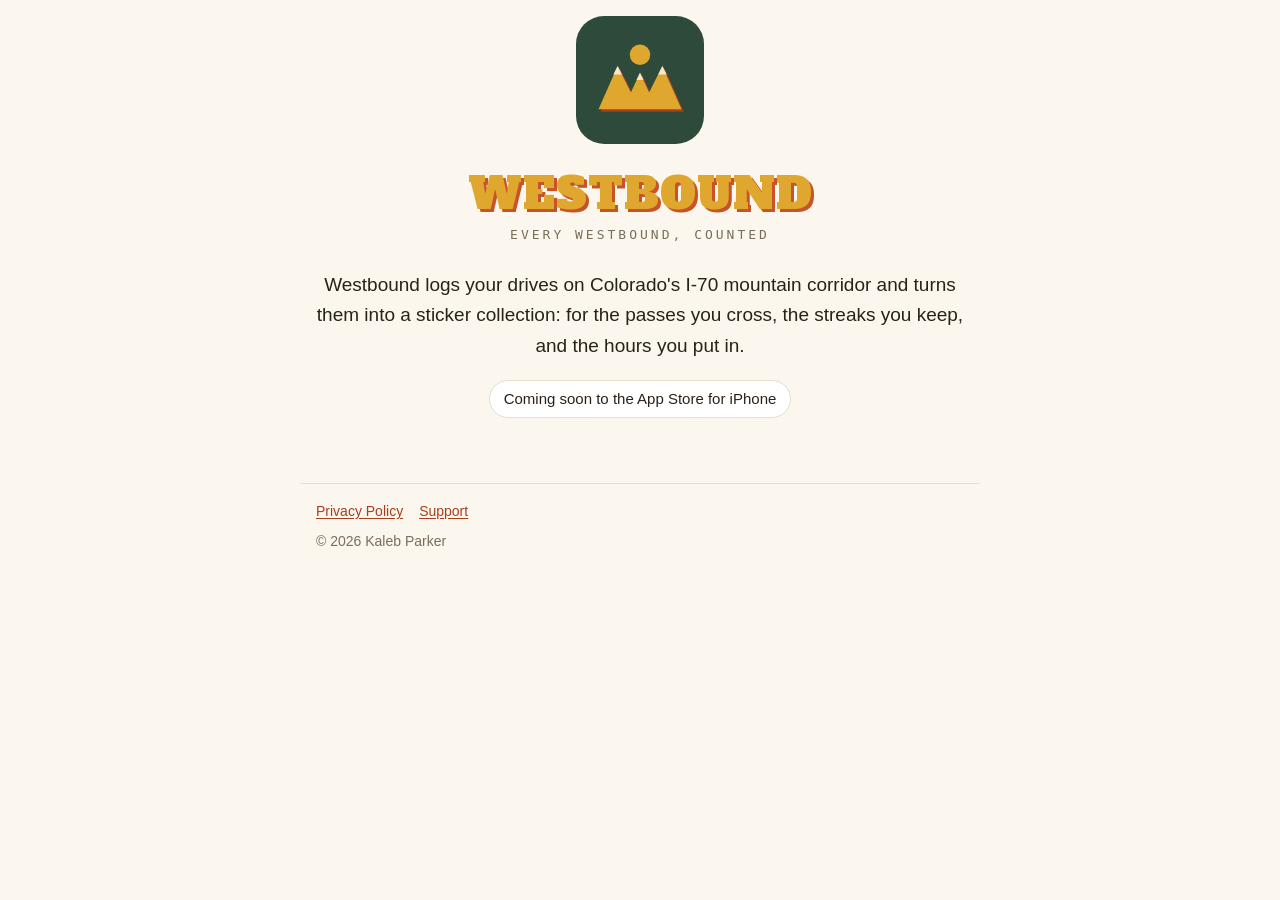
==== index.html @ ec3af4ef "Home, privacy policy and support pages for westbound.app Co-Authored-By: Claude Opus 5.5 <noreply@an" ====
<!doctype html>
<html lang="en">
<head>
  <meta charset="utf-8">
  <meta name="viewport" content="width=device-width, initial-scale=1">
  <title>Westbound</title>
  <meta name="description" content="Westbound logs your drives on Colorado's I-70 mountain corridor and turns them into a sticker collection.">
  <link rel="icon" href="/assets/icon.svg" type="image/svg+xml">
  <link rel="apple-touch-icon" href="/assets/apple-touch-icon.png">
  <link rel="stylesheet" href="/assets/style.css">
</head>
<body>
  <main class="hero">
    <img src="/assets/icon.svg" alt="Westbound app icon">
    <h1>WESTBOUND</h1>
    <p class="tagline">Every westbound, counted</p>
    <p class="lede">Westbound logs your drives on Colorado's I-70 mountain corridor and turns them into a sticker collection: for the passes you cross, the streaks you keep, and the hours you put in.</p>
    <p><span class="pill">Coming soon to the App Store for iPhone</span></p>
  </main>
  <footer>
    <nav>
      <a href="/privacy/">Privacy Policy</a>
      <a href="/support/">Support</a>
    </nav>
    © 2026 Kaleb Parker
  </footer>
</body>
</html>
---- assets/style.css ----
/* Westbound site, in the app's brand palette.
   The font is self-hosted so no visitor request goes to a third party. */

@font-face {
  font-family: "Alfa Slab One";
  src: url("alfa-slab-one-latin.woff2") format("woff2");
  font-display: swap;
}

:root {
  --pine: #2E4A3A;
  --pine-deep: #22382C;
  --gold: #E0A72E;
  --rust: #C8532A;
  --rust-deep: #A83E1E;
  --cream: #F3E7CE;
  --paper: #FBF7EE;
  --ink: #2B2118;
  --n500: #7A6E5A;
  --n100: #E7DFCB;

  --bg: var(--paper);
  --text: var(--ink);
  --muted: var(--n500);
  --rule: var(--n100);
  --link: var(--rust-deep);
  --card: #fff;
}

@media (prefers-color-scheme: dark) {
  :root {
    --bg: var(--pine-deep);
    --text: var(--cream);
    --muted: #B9AE97;
    --rule: #3a5446;
    --link: var(--gold);
    --card: var(--pine);
  }
}

* { box-sizing: border-box; }

html { -webkit-text-size-adjust: 100%; }

body {
  margin: 0;
  background: var(--bg);
  color: var(--text);
  font: 17px/1.6 -apple-system, BlinkMacSystemFont, "Segoe UI", Roboto, Helvetica, Arial, sans-serif;
}

a { color: var(--link); text-underline-offset: 2px; }

.masthead {
  background: var(--pine);
  color: var(--cream);
  padding: 20px 16px;
}
.masthead .inner {
  max-width: 680px;
  margin: 0 auto;
  display: flex;
  align-items: center;
  gap: 12px;
}
.masthead a { color: inherit; text-decoration: none; display: flex; align-items: center; gap: 12px; }
.masthead img { width: 40px; height: 40px; border-radius: 9px; }
.wordmark {
  font-family: "Alfa Slab One", Georgia, serif;
  font-size: 24px;
  letter-spacing: 1px;
  color: var(--gold);
  text-shadow: 2px 2px 0 var(--rust);
}

main {
  max-width: 680px;
  margin: 0 auto;
  padding: 32px 16px 48px;
}

h1, h2 {
  font-family: "Alfa Slab One", Georgia, serif;
  font-weight: normal;
  line-height: 1.2;
}
h1 { font-size: 32px; margin: 0 0 4px; }
h2 { font-size: 20px; margin: 32px 0 8px; }

.meta { color: var(--muted); font-size: 15px; margin: 0 0 24px; }
.lede { font-size: 19px; }

.hero { text-align: center; padding-top: 16px; }
.hero img { width: 128px; height: 128px; border-radius: 28px; }
.hero h1 {
  font-size: 44px;
  color: var(--gold);
  text-shadow: 3px 3px 0 var(--rust);
  letter-spacing: 1px;
  margin-top: 16px;
}
.tagline {
  font-family: ui-monospace, "SF Mono", Menlo, monospace;
  letter-spacing: 3px;
  text-transform: uppercase;
  font-size: 13px;
  color: var(--muted);
  margin: 0 0 24px;
}
.pill {
  display: inline-block;
  border: 1px solid var(--rule);
  background: var(--card);
  border-radius: 999px;
  padding: 6px 14px;
  font-size: 15px;
}

dt { font-weight: 600; margin-top: 20px; }
dd { margin: 4px 0 0; }

footer {
  border-top: 1px solid var(--rule);
  max-width: 680px;
  margin: 0 auto;
  padding: 16px 16px 40px;
  color: var(--muted);
  font-size: 14px;
}
footer nav { display: flex; flex-wrap: wrap; gap: 16px; margin-bottom: 8px; }
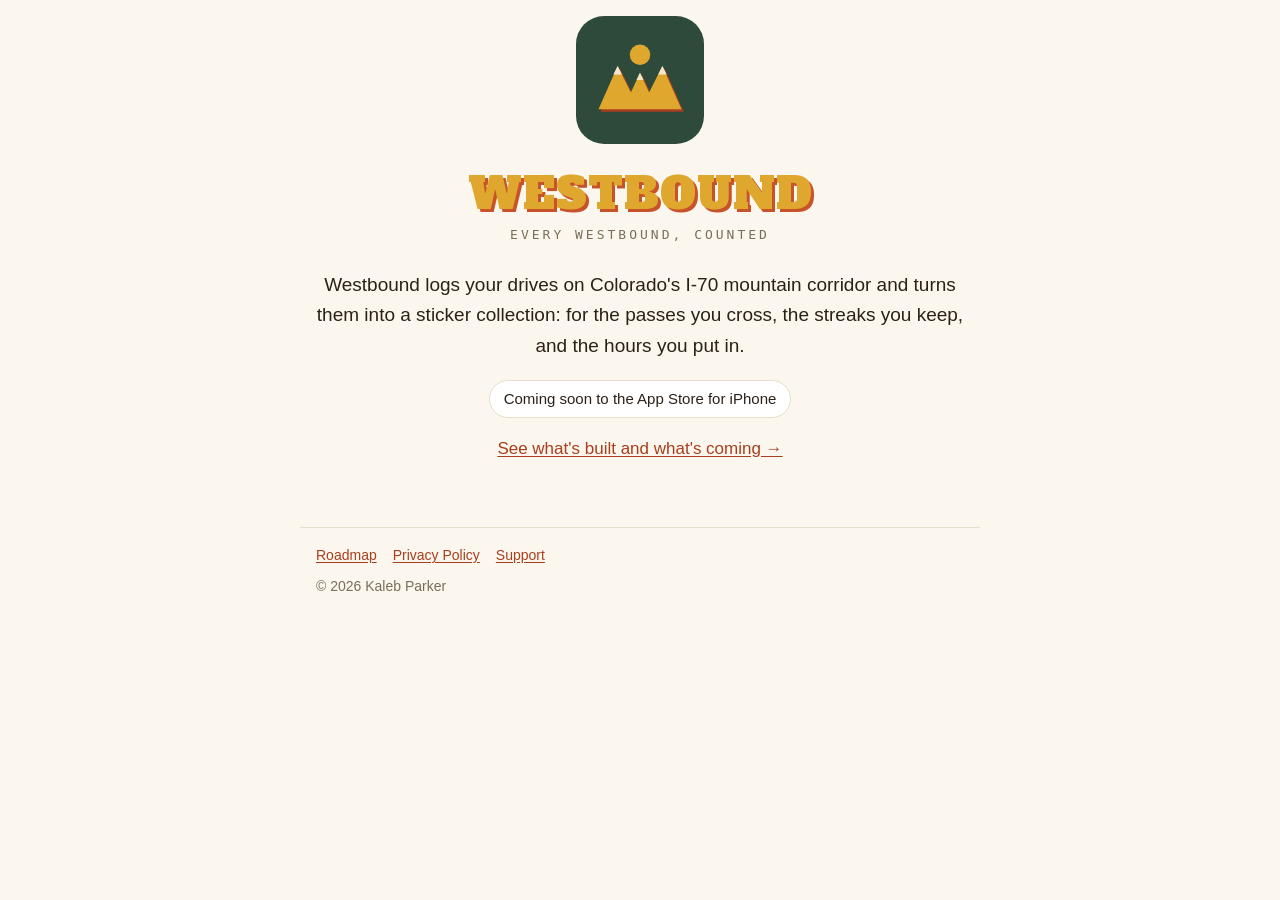
==== commit 12b6987d: "Public roadmap at /roadmap, linked from every page Co-Authored-By: Claude Opus 5.5 <noreply@anthropi" ====
--- a/index.html
+++ b/index.html
@@ -16,9 +16,11 @@
     <p class="tagline">Every westbound, counted</p>
     <p class="lede">Westbound logs your drives on Colorado's I-70 mountain corridor and turns them into a sticker collection: for the passes you cross, the streaks you keep, and the hours you put in.</p>
     <p><span class="pill">Coming soon to the App Store for iPhone</span></p>
+    <p><a href="/roadmap/">See what's built and what's coming →</a></p>
   </main>
   <footer>
     <nav>
+      <a href="/roadmap/">Roadmap</a>
       <a href="/privacy/">Privacy Policy</a>
       <a href="/support/">Support</a>
     </nav>
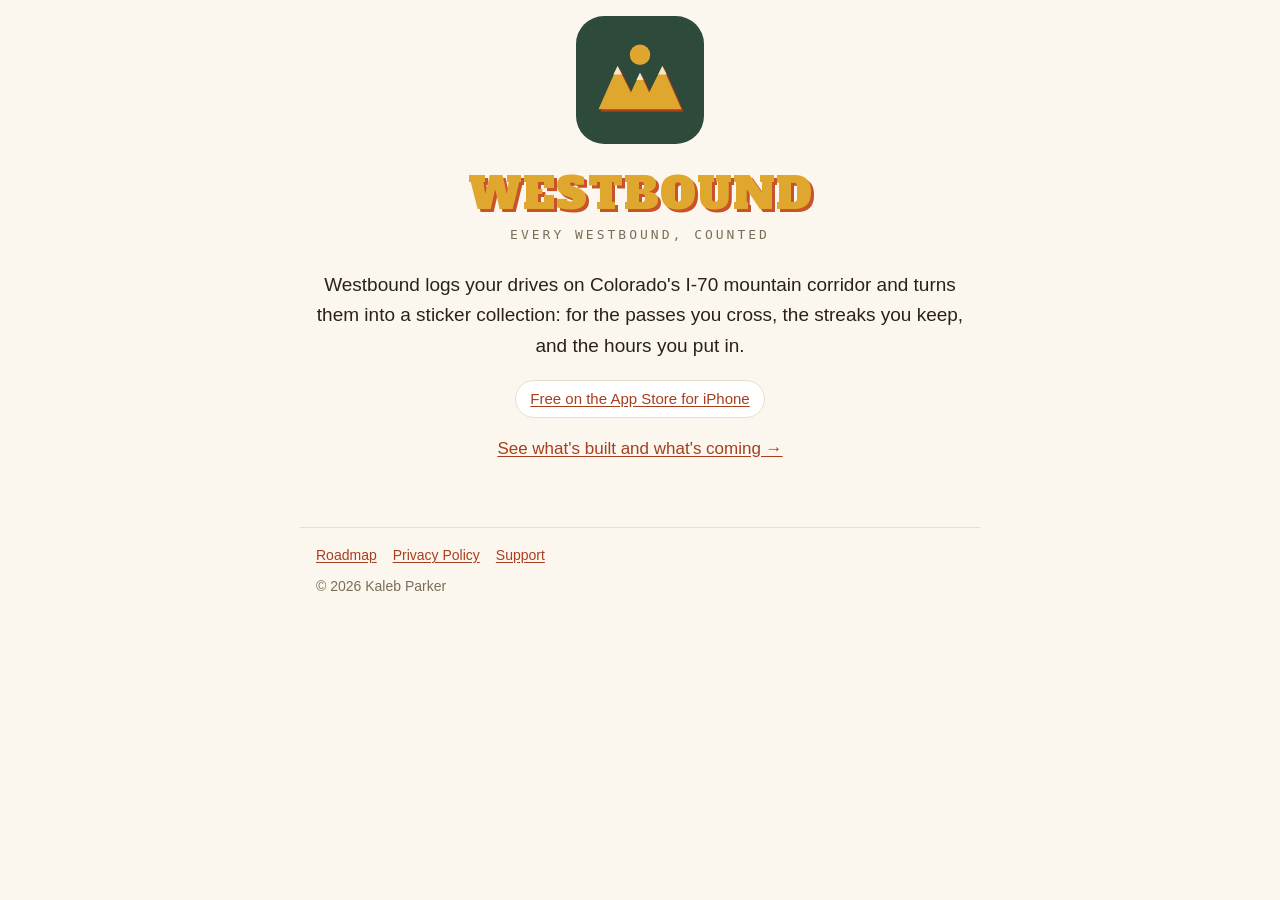
==== commit f23d1c1c: "Westbound 1.0 is live: App Store link on home and roadmap Co-Authored-By: Claude Opus 5.5 <noreply@a" ====
--- a/index.html
+++ b/index.html
@@ -15,7 +15,7 @@
     <h1>WESTBOUND</h1>
     <p class="tagline">Every westbound, counted</p>
     <p class="lede">Westbound logs your drives on Colorado's I-70 mountain corridor and turns them into a sticker collection: for the passes you cross, the streaks you keep, and the hours you put in.</p>
-    <p><span class="pill">Coming soon to the App Store for iPhone</span></p>
+    <p><a class="pill" href="https://apps.apple.com/us/app/westbound/id6802436294">Free on the App Store for iPhone</a></p>
     <p><a href="/roadmap/">See what's built and what's coming →</a></p>
   </main>
   <footer>
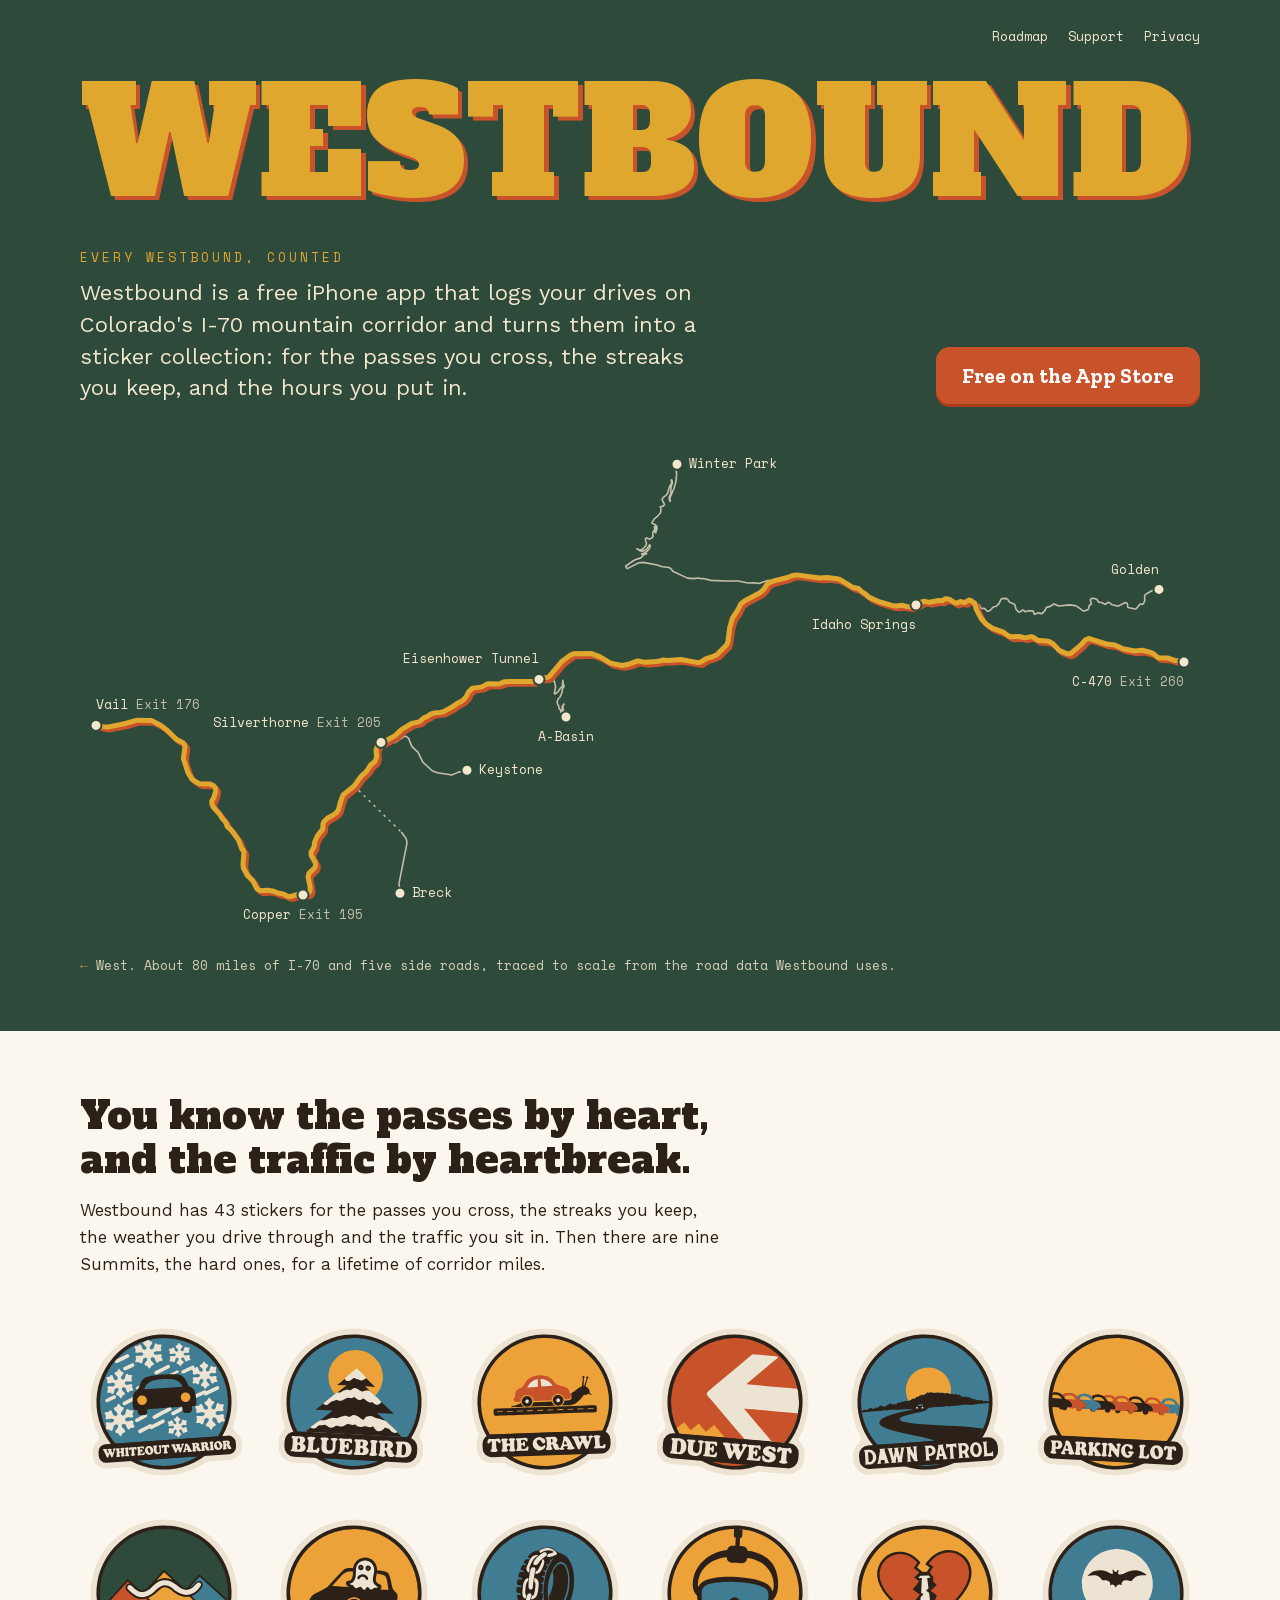
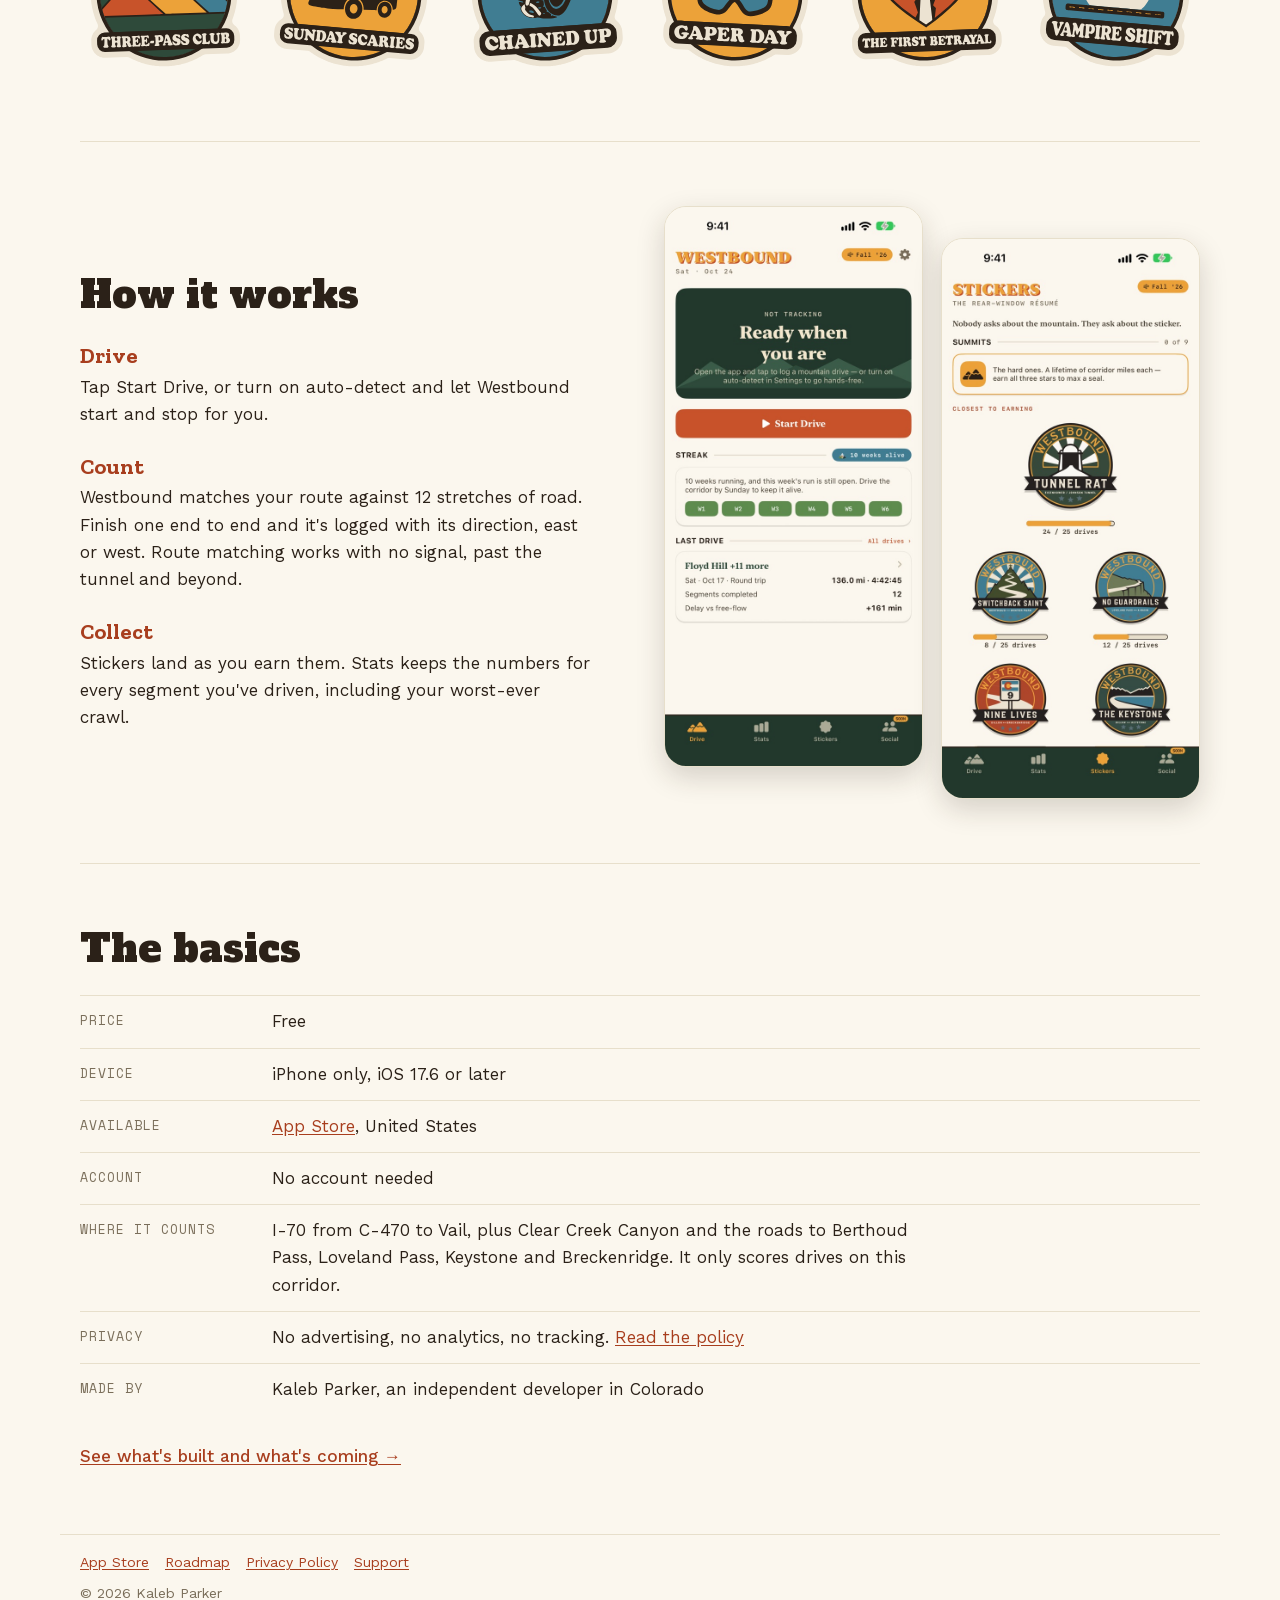
==== commit bb0afbb6: "New homepage: the corridor traced to scale, real stickers, and the basics The page now says plainly " ====
--- a/index.html
+++ b/index.html
@@ -3,23 +3,168 @@
 <head>
   <meta charset="utf-8">
   <meta name="viewport" content="width=device-width, initial-scale=1">
-  <title>Westbound</title>
-  <meta name="description" content="Westbound logs your drives on Colorado's I-70 mountain corridor and turns them into a sticker collection.">
+  <title>Westbound: I-70 drive log and stickers for iPhone</title>
+  <meta name="description" content="Westbound is a free iPhone app that logs your drives on Colorado's I-70 mountain corridor and turns them into a sticker collection.">
+  <link rel="canonical" href="https://westbound.app/">
+  <meta property="og:type" content="website">
+  <meta property="og:site_name" content="Westbound">
+  <meta property="og:title" content="Westbound: I-70 drive log and stickers for iPhone">
+  <meta property="og:description" content="Westbound is a free iPhone app that logs your drives on Colorado's I-70 mountain corridor and turns them into a sticker collection.">
+  <meta property="og:url" content="https://westbound.app/">
+  <meta property="og:image" content="https://westbound.app/assets/og.png">
+  <meta property="og:image:alt" content="The Westbound wordmark over a to-scale trace of I-70 from Vail to C-470.">
+  <meta name="twitter:card" content="summary_large_image">
   <link rel="icon" href="/assets/icon.svg" type="image/svg+xml">
   <link rel="apple-touch-icon" href="/assets/apple-touch-icon.png">
   <link rel="stylesheet" href="/assets/style.css">
+  <script type="application/ld+json">
+{
+  "@context": "https://schema.org",
+  "@graph": [
+    {
+      "@type": "WebSite",
+      "@id": "https://westbound.app/#website",
+      "name": "Westbound",
+      "url": "https://westbound.app/"
+    },
+    {
+      "@type": "MobileApplication",
+      "@id": "https://westbound.app/#app",
+      "name": "Westbound",
+      "description": "Westbound is a free iPhone app that logs your drives on Colorado's I-70 mountain corridor and turns them into a sticker collection.",
+      "url": "https://westbound.app/",
+      "installUrl": "https://apps.apple.com/us/app/westbound/id6802436294",
+      "sameAs": [
+        "https://apps.apple.com/us/app/westbound/id6802436294"
+      ],
+      "operatingSystem": "iOS 17.6 or later",
+      "applicationCategory": "TravelApplication",
+      "datePublished": "2026-11-04",
+      "countriesSupported": "US",
+      "image": "https://westbound.app/assets/og.png",
+      "screenshot": [
+        "https://westbound.app/assets/app-drive.jpg",
+        "https://westbound.app/assets/app-stickers.jpg"
+      ],
+      "offers": {
+        "@type": "Offer",
+        "price": "0",
+        "priceCurrency": "USD"
+      },
+      "author": {
+        "@type": "Person",
+        "name": "Kaleb Parker"
+      },
+      "featureList": [
+        "Logs drives on I-70 from C-470 to Vail, plus Clear Creek Canyon, Berthoud Pass, Loveland Pass, Keystone and Breckenridge",
+        "Manual Start and Stop, or optional auto-detect",
+        "Route matching that works with no signal",
+        "43 stickers for passes, streaks, time on the road and weather",
+        "No account needed"
+      ]
+    }
+  ]
+}
+  </script>
 </head>
-<body>
-  <main class="hero">
-    <img src="/assets/icon.svg" alt="Westbound app icon">
-    <h1>WESTBOUND</h1>
-    <p class="tagline">Every westbound, counted</p>
-    <p class="lede">Westbound logs your drives on Colorado's I-70 mountain corridor and turns them into a sticker collection: for the passes you cross, the streaks you keep, and the hours you put in.</p>
-    <p><a class="pill" href="https://apps.apple.com/us/app/westbound/id6802436294">Free on the App Store for iPhone</a></p>
-    <p><a href="/roadmap/">See what's built and what's coming →</a></p>
+<body class="home">
+  <header class="road">
+    <div class="road-inner">
+      <nav class="topnav" aria-label="Main">
+        <a href="/roadmap/">Roadmap</a>
+        <a href="/support/">Support</a>
+        <a href="/privacy/">Privacy</a>
+      </nav>
+      <h1 class="bigmark">Westbound</h1>
+      <div class="intro">
+        <div>
+          <p class="tagline">Every westbound, counted</p>
+          <p class="pitch">Westbound is a free iPhone app that logs your drives on Colorado's I-70 mountain corridor and turns them into a sticker collection: for the passes you cross, the streaks you keep, and the hours you put in.</p>
+        </div>
+        <a class="getit" href="https://apps.apple.com/us/app/westbound/id6802436294">Free on the App Store</a>
+      </div>
+      <figure class="corridor">
+        <div class="trace" style="aspect-ratio:1000/414">
+          <!-- Traced to scale from the app's Corridor/westbound_segments.json. West is on the left. -->
+          <svg viewBox="0 0 1000 414" role="img" aria-label="Map of the corridor, to scale: I-70 from C-470 west to Vail, with spurs to Winter Park, A-Basin, Keystone and Breckenridge, and Clear Creek Canyon to Golden.">
+            <path class="spur" d="M616.2 118.4L614.3 118.4L605.9 120.9L602.1 120.3L596.3 120.6L587.7 118.7L576.9 118.8L563.3 118.2L556.7 116.5L554.8 116.7L551.9 116.0L548.1 116.6L542.4 116.2L529.3 110.0L527.5 107.6L525.8 106.7L519.1 105.8L515.4 104.5L502.9 102.1L499.0 102.5L488.6 107.7L488.0 107.1L487.2 105.6L491.9 102.2L495.2 100.0L500.7 98.1L503.3 95.4L506.0 94.4L505.4 94.1L504.6 94.7L501.7 94.9L501.4 94.3L503.3 94.0L506.6 92.0L508.5 89.7L509.2 86.9L508.5 86.5L505.8 90.5L502.3 92.1L500.4 92.0L497.1 90.0L499.5 91.0L501.4 91.0L505.0 87.7L505.8 85.0L504.7 81.4L505.1 80.6L506.0 80.3L508.6 81.4L510.3 80.5L511.6 79.1L511.4 75.3L513.1 73.0L512.9 70.1L513.6 69.9L514.0 71.7L513.3 75.4L514.0 75.6L515.2 72.0L515.0 70.0L513.8 68.5L511.1 67.5L510.6 66.6L513.3 62.8L515.6 61.0L518.2 58.1L518.8 55.3L518.1 52.5L520.7 51.9L521.9 50.4L519.7 46.2L520.5 44.4L523.5 42.0L524.6 40.4L526.3 34.8L528.6 30.5L527.7 28.9L528.2 28.4L528.7 29.1L528.9 31.0L527.7 34.8L527.4 40.6L526.0 44.2L526.4 47.1L527.0 47.7L526.9 44.1L530.4 36.0L532.0 30.4L532.7 23.6L532.0 16.8L532.7 14.0M413.7 206.4L413.9 207.4L416.7 208.1L423.4 207.7L424.7 213.3L423.5 219.0L424.0 219.7L427.0 217.5L428.4 215.0L431.1 212.2L430.7 210.3L431.2 207.5L431.3 210.1L432.3 212.7L430.4 215.8L430.5 217.7L429.9 219.5L428.3 222.8L426.9 224.1L426.0 226.8L426.4 228.7L427.5 230.3L427.5 232.2L428.8 233.6L429.7 236.4L430.5 236.5L430.5 230.7L432.1 228.5L432.0 229.3L431.3 229.9L431.2 232.8L433.8 240.2M963.1 126.1L957.5 127.3L951.5 130.6L950.5 132.2L950.7 136.1L949.6 138.8L948.9 139.4L947.0 139.3L946.1 139.8L943.1 143.6L942.2 143.8L935.6 142.4L935.1 138.8L933.3 138.0L926.7 141.3L921.1 139.7L918.9 137.9L917.9 137.8L915.6 139.5L914.7 139.4L912.2 137.9L910.3 138.0L909.4 137.5L907.9 135.1L907.0 134.7L904.1 134.2L902.4 134.9L902.1 135.8L902.9 138.6L902.7 139.5L901.1 140.6L900.3 144.2L896.6 145.5L895.7 145.5L890.2 141.5L888.4 140.7L883.6 140.1L874.0 141.1L869.5 139.3L866.3 141.4L862.7 142.5L861.5 145.2L858.9 147.9L855.2 147.2L852.6 148.4L851.7 147.9L851.4 146.1L850.7 145.4L846.9 145.4L844.1 146.2L841.8 144.5L839.5 146.3L838.7 146.6L837.8 146.2L835.8 144.1L834.5 139.5L830.0 137.8L828.5 135.4L827.0 134.3L823.1 134.5L822.3 135.0L820.8 138.5L818.2 141.3L815.4 141.9L812.9 144.8L811.2 145.8L810.3 145.8L807.5 143.2L804.6 143.3L803.0 139.9L800.6 139.2M287.2 343.3L291.2 348.8L292.0 352.6L284.8 388.9L286.0 397.2M268.7 262.8L273.6 263.3L278.4 262.6L281.3 263.0L289.3 257.6L291.2 257.4L293.4 259.2L296.2 266.4L301.9 271.7L306.1 280.5L314.7 288.4L319.2 290.0L331.8 291.9L338.0 289.4L342.8 288.6L345.8 287.5"/>
+            <path class="spur link" d="M244.8 301.8L287.2 343.3"/>
+            <path class="main-shadow" d="M986.0 190.4L977.4 189.7L970.9 187.4L963.1 187.2L961.4 186.4L958.6 183.7L955.0 182.3L948.4 180.6L941.6 181.2L931.0 179.2L924.0 175.9L916.3 175.0L900.5 170.0L897.9 171.2L893.2 176.2L885.0 183.1L883.2 183.8L881.3 183.7L874.1 180.7L868.9 174.9L864.7 172.6L855.0 171.7L851.1 168.9L849.2 168.4L843.5 169.5L838.8 168.3L831.0 168.6L828.4 167.4L824.5 164.4L814.4 160.8L808.8 157.0L804.9 152.7L800.3 144.1L798.8 138.5L794.8 135.9L793.8 135.8L789.7 138.0L786.1 137.1L782.6 138.5L781.6 138.4L776.7 135.3L772.9 134.5L769.7 136.5L766.8 136.2L758.1 137.8L754.4 136.9L752.4 137.0L745.7 140.9L746.2 140.0M746.2 140.0L745.8 140.8L743.1 141.7L738.2 141.5L734.4 140.5L728.6 141.0L724.8 140.5L712.6 136.9L704.6 133.4L701.1 130.1L697.7 128.2L695.0 125.4L690.3 124.6L678.6 117.6L675.8 116.7L667.1 115.7L660.3 116.0L640.0 113.3L636.1 113.8L631.6 115.6L619.7 118.7M619.7 118.7L616.0 120.0L613.6 121.6L610.2 126.3L607.5 129.0L593.7 136.4L589.9 139.3L587.4 144.6L582.5 151.9L580.1 160.3L578.5 172.9L577.5 175.6L568.6 184.6L564.2 186.6L559.5 187.8L553.7 191.4L551.7 191.6L536.4 188.8L524.8 189.8L520.9 189.3L515.2 190.7L504.5 191.4L498.0 190.1L490.7 192.8L484.1 194.2L473.6 192.1L464.4 186.5L456.3 183.4L440.7 183.8L438.0 184.9L430.1 190.7L418.8 204.1L417.1 205.0L411.3 205.5L409.5 206.4M409.5 206.4L407.0 207.9L405.1 208.4L386.1 208.4M386.1 208.4L379.3 208.6L373.9 210.7L364.2 210.4L358.1 213.5L350.4 214.4L346.9 217.8L344.8 222.1L341.4 225.6L336.2 228.3L332.3 231.3L324.6 235.4L321.8 236.1L317.9 236.3L313.2 237.5L310.0 239.8L307.3 240.8L302.8 244.5L296.1 245.9L287.0 251.4L281.3 256.8L271.1 262.5L268.9 263.0M265.8 265.7L264.3 269.3L264.8 276.1L263.5 279.7L259.1 283.5L256.0 288.5L251.0 293.1L244.8 301.8L234.9 309.7L232.8 315.2L230.8 322.7L229.3 325.2L226.3 327.6L221.1 330.3L217.7 333.7L217.0 335.5L216.6 340.3L211.9 346.5L209.5 351.8L209.1 355.7L206.3 360.8L206.4 363.7L210.2 370.5L210.2 373.3L209.3 375.1L204.4 379.8L203.6 382.9M198.9 398.5L194.0 398.6L188.5 400.4L186.6 400.4L184.7 400.0L181.3 398.1L176.5 397.3L173.0 395.8L167.2 394.8L161.4 395.4L158.0 393.7L154.0 385.9L149.7 382.1L146.0 375.2L145.5 372.4L146.3 360.8L145.7 358.9L144.6 358.3L141.5 350.1L134.7 340.6L131.6 338.2L129.8 333.7L126.5 330.1L124.6 326.8L119.3 321.0L117.9 318.5L117.6 315.6L119.4 312.2L121.1 306.6L121.1 304.6L120.4 302.8L119.1 301.4L115.6 299.9L106.8 299.7L105.0 299.0L100.1 295.9L96.5 290.1L92.3 277.2L93.7 266.6L93.2 264.7L92.0 263.2L85.9 260.1L77.6 251.9L72.3 247.7L63.7 243.2L51.0 243.0L39.7 246.2L24.4 249.2L20.6 248.9L14.0 247.1M203.6 382.9L205.5 392.1L205.5 395.0L204.6 396.7L203.1 397.9L198.9 398.5" transform="translate(2.5 2.5)"/>
+            <path class="main" d="M986.0 190.4L977.4 189.7L970.9 187.4L963.1 187.2L961.4 186.4L958.6 183.7L955.0 182.3L948.4 180.6L941.6 181.2L931.0 179.2L924.0 175.9L916.3 175.0L900.5 170.0L897.9 171.2L893.2 176.2L885.0 183.1L883.2 183.8L881.3 183.7L874.1 180.7L868.9 174.9L864.7 172.6L855.0 171.7L851.1 168.9L849.2 168.4L843.5 169.5L838.8 168.3L831.0 168.6L828.4 167.4L824.5 164.4L814.4 160.8L808.8 157.0L804.9 152.7L800.3 144.1L798.8 138.5L794.8 135.9L793.8 135.8L789.7 138.0L786.1 137.1L782.6 138.5L781.6 138.4L776.7 135.3L772.9 134.5L769.7 136.5L766.8 136.2L758.1 137.8L754.4 136.9L752.4 137.0L745.7 140.9L746.2 140.0M746.2 140.0L745.8 140.8L743.1 141.7L738.2 141.5L734.4 140.5L728.6 141.0L724.8 140.5L712.6 136.9L704.6 133.4L701.1 130.1L697.7 128.2L695.0 125.4L690.3 124.6L678.6 117.6L675.8 116.7L667.1 115.7L660.3 116.0L640.0 113.3L636.1 113.8L631.6 115.6L619.7 118.7M619.7 118.7L616.0 120.0L613.6 121.6L610.2 126.3L607.5 129.0L593.7 136.4L589.9 139.3L587.4 144.6L582.5 151.9L580.1 160.3L578.5 172.9L577.5 175.6L568.6 184.6L564.2 186.6L559.5 187.8L553.7 191.4L551.7 191.6L536.4 188.8L524.8 189.8L520.9 189.3L515.2 190.7L504.5 191.4L498.0 190.1L490.7 192.8L484.1 194.2L473.6 192.1L464.4 186.5L456.3 183.4L440.7 183.8L438.0 184.9L430.1 190.7L418.8 204.1L417.1 205.0L411.3 205.5L409.5 206.4M409.5 206.4L407.0 207.9L405.1 208.4L386.1 208.4M386.1 208.4L379.3 208.6L373.9 210.7L364.2 210.4L358.1 213.5L350.4 214.4L346.9 217.8L344.8 222.1L341.4 225.6L336.2 228.3L332.3 231.3L324.6 235.4L321.8 236.1L317.9 236.3L313.2 237.5L310.0 239.8L307.3 240.8L302.8 244.5L296.1 245.9L287.0 251.4L281.3 256.8L271.1 262.5L268.9 263.0M265.8 265.7L264.3 269.3L264.8 276.1L263.5 279.7L259.1 283.5L256.0 288.5L251.0 293.1L244.8 301.8L234.9 309.7L232.8 315.2L230.8 322.7L229.3 325.2L226.3 327.6L221.1 330.3L217.7 333.7L217.0 335.5L216.6 340.3L211.9 346.5L209.5 351.8L209.1 355.7L206.3 360.8L206.4 363.7L210.2 370.5L210.2 373.3L209.3 375.1L204.4 379.8L203.6 382.9M198.9 398.5L194.0 398.6L188.5 400.4L186.6 400.4L184.7 400.0L181.3 398.1L176.5 397.3L173.0 395.8L167.2 394.8L161.4 395.4L158.0 393.7L154.0 385.9L149.7 382.1L146.0 375.2L145.5 372.4L146.3 360.8L145.7 358.9L144.6 358.3L141.5 350.1L134.7 340.6L131.6 338.2L129.8 333.7L126.5 330.1L124.6 326.8L119.3 321.0L117.9 318.5L117.6 315.6L119.4 312.2L121.1 306.6L121.1 304.6L120.4 302.8L119.1 301.4L115.6 299.9L106.8 299.7L105.0 299.0L100.1 295.9L96.5 290.1L92.3 277.2L93.7 266.6L93.2 264.7L92.0 263.2L85.9 260.1L77.6 251.9L72.3 247.7L63.7 243.2L51.0 243.0L39.7 246.2L24.4 249.2L20.6 248.9L14.0 247.1M203.6 382.9L205.5 392.1L205.5 395.0L204.6 396.7L203.1 397.9L198.9 398.5"/>
+          </svg>
+          <ul class="places" aria-hidden="true">
+        <li class="above start major" style="left:1.4%;top:59.69%">Vail <span>Exit 176</span></li>
+        <li class="below" style="left:19.89%;top:96.26%">Copper <span>Exit 195</span></li>
+        <li class="above end" style="left:26.89%;top:63.53%">Silverthorne <span>Exit 205</span></li>
+        <li class="beside" style="left:28.6%;top:95.94%">Breck</li>
+        <li class="beside" style="left:34.58%;top:69.45%">Keystone</li>
+        <li class="below" style="left:43.38%;top:58.02%">A-Basin</li>
+        <li class="above end major" style="left:40.95%;top:49.84%">Eisenhower Tunnel</li>
+        <li class="beside major" style="left:53.27%;top:3.38%">Winter Park</li>
+        <li class="below end" style="left:74.62%;top:33.81%">Idaho Springs</li>
+        <li class="above end" style="left:96.31%;top:30.47%">Golden</li>
+        <li class="below end major" style="left:98.6%;top:45.99%">C-470 <span>Exit 260</span></li>
+          </ul>
+        </div>
+        <figcaption><span class="west" aria-hidden="true">&larr;</span> West. About 80 miles of I-70 and five side roads, traced to scale from the road data Westbound uses.</figcaption>
+      </figure>
+    </div>
+  </header>
+
+  <main class="wide">
+    <section class="stickers" aria-labelledby="stickers-h">
+      <h2 id="stickers-h">You know the passes by heart, and the traffic by heartbreak.</h2>
+      <p>Westbound has 43 stickers for the passes you cross, the streaks you keep, the weather you drive through and the traffic you sit in. Then there are nine Summits, the hard ones, for a lifetime of corridor miles.</p>
+      <ul class="wall">
+      <li><img src="/assets/stickers/whiteout_warrior.svg" alt="Whiteout Warrior sticker: a drive completed during active snowfall." width="200" height="200" loading="lazy" decoding="async"></li>
+      <li><img src="/assets/stickers/bluebird.svg" alt="Bluebird sticker: a clear, sunny day right after a storm." width="200" height="200" loading="lazy" decoding="async"></li>
+      <li><img src="/assets/stickers/the_crawl.svg" alt="The Crawl sticker: a pass at least twice your usual driving time." width="200" height="200" loading="lazy" decoding="async"></li>
+      <li><img src="/assets/stickers/due_west.svg" alt="Due West sticker: total westbound completions, from 10 up to 100." width="200" height="200" loading="lazy" decoding="async"></li>
+      <li><img src="/assets/stickers/dawn_patrol.svg" alt="Dawn Patrol sticker: a completion before sunrise." width="200" height="200" loading="lazy" decoding="async"></li>
+      <li><img src="/assets/stickers/parking_lot.svg" alt="Parking Lot sticker: one pass at three times its free-flow time." width="200" height="200" loading="lazy" decoding="async"></li>
+      <li><img src="/assets/stickers/three_pass_club.svg" alt="Three-Pass Club sticker: all three passes: Berthoud, Loveland and Vail." width="200" height="200" loading="lazy" decoding="async"></li>
+      <li><img src="/assets/stickers/sunday_scaries.svg" alt="Sunday Scaries sticker: the Sunday-afternoon eastbound rush." width="200" height="200" loading="lazy" decoding="async"></li>
+      <li><img src="/assets/stickers/chained_up.svg" alt="Chained Up sticker: a day with a traction or chain law on your segment." width="200" height="200" loading="lazy" decoding="async"></li>
+      <li><img src="/assets/stickers/gaper_day.svg" alt="Gaper Day sticker: a drive on the first Saturday of April." width="200" height="200" loading="lazy" decoding="async"></li>
+      <li><img src="/assets/stickers/the_first_betrayal.svg" alt="The First Betrayal sticker: your first US-40 to Tunnel approach." width="200" height="200" loading="lazy" decoding="async"></li>
+      <li><img src="/assets/stickers/vampire_shift.svg" alt="Vampire Shift sticker: a completion before 4 AM." width="200" height="200" loading="lazy" decoding="async"></li>
+      </ul>
+    </section>
+
+    <section class="how" aria-labelledby="how-h">
+      <div class="how-copy">
+        <h2 id="how-h">How it works</h2>
+        <h3>Drive</h3>
+        <p>Tap Start Drive, or turn on auto-detect and let Westbound start and stop for you.</p>
+        <h3>Count</h3>
+        <p>Westbound matches your route against 12 stretches of road. Finish one end to end and it's logged with its direction, east or west. Route matching works with no signal, past the tunnel and beyond.</p>
+        <h3>Collect</h3>
+        <p>Stickers land as you earn them. Stats keeps the numbers for every segment you've driven, including your worst-ever crawl.</p>
+      </div>
+      <div class="phones">
+        <img src="/assets/app-drive.jpg" alt="The Westbound Drive tab, with a Start Drive button, a 10-week streak and the last drive's distance and delay." width="598" height="1300" loading="lazy" decoding="async">
+        <img src="/assets/app-stickers.jpg" alt="The Westbound Stickers tab, showing Summit seals with progress toward each one." width="598" height="1300" loading="lazy" decoding="async">
+      </div>
+    </section>
+
+    <section class="basics" aria-labelledby="basics-h">
+      <h2 id="basics-h">The basics</h2>
+      <dl>
+        <div><dt>Price</dt><dd>Free</dd></div>
+        <div><dt>Device</dt><dd>iPhone only, iOS 17.6 or later</dd></div>
+        <div><dt>Available</dt><dd><a href="https://apps.apple.com/us/app/westbound/id6802436294">App Store</a>, United States</dd></div>
+        <div><dt>Account</dt><dd>No account needed</dd></div>
+        <div><dt>Where it counts</dt><dd>I-70 from C-470 to Vail, plus Clear Creek Canyon and the roads to Berthoud Pass, Loveland Pass, Keystone and Breckenridge. It only scores drives on this corridor.</dd></div>
+        <div><dt>Privacy</dt><dd>No advertising, no analytics, no tracking. <a href="/privacy/">Read the policy</a></dd></div>
+        <div><dt>Made by</dt><dd>Kaleb Parker, an independent developer in Colorado</dd></div>
+      </dl>
+      <p class="next"><a href="/roadmap/">See what's built and what's coming &rarr;</a></p>
+    </section>
   </main>
-  <footer>
-    <nav>
+
+  <footer class="wide-footer">
+    <nav aria-label="Footer">
+      <a href="https://apps.apple.com/us/app/westbound/id6802436294">App Store</a>
       <a href="/roadmap/">Roadmap</a>
       <a href="/privacy/">Privacy Policy</a>
       <a href="/support/">Support</a>
--- a/assets/style.css
+++ b/assets/style.css
@@ -1,9 +1,27 @@
 /* Westbound site, in the app's brand palette.
-   The font is self-hosted so no visitor request goes to a third party. */
+   Fonts are self-hosted so no visitor request goes to a third party. */
 
 @font-face {
   font-family: "Alfa Slab One";
   src: url("alfa-slab-one-latin.woff2") format("woff2");
+  font-display: swap;
+}
+@font-face {
+  font-family: "Zilla Slab";
+  font-weight: 700;
+  src: url("zilla-slab-700-latin.woff2") format("woff2");
+  font-display: swap;
+}
+@font-face {
+  font-family: "Work Sans";
+  font-weight: 400 700;
+  src: url("work-sans-latin.woff2") format("woff2");
+  font-display: swap;
+}
+@font-face {
+  font-family: "Space Mono";
+  font-weight: 400;
+  src: url("space-mono-400-latin.woff2") format("woff2");
   font-display: swap;
 }
 
@@ -46,7 +64,7 @@
   margin: 0;
   background: var(--bg);
   color: var(--text);
-  font: 17px/1.6 -apple-system, BlinkMacSystemFont, "Segoe UI", Roboto, Helvetica, Arial, sans-serif;
+  font: 17px/1.6 "Work Sans", -apple-system, BlinkMacSystemFont, "Segoe UI", Roboto, Helvetica, Arial, sans-serif;
 }
 
 a { color: var(--link); text-underline-offset: 2px; }
@@ -90,32 +108,6 @@
 .meta { color: var(--muted); font-size: 15px; margin: 0 0 24px; }
 .lede { font-size: 19px; }
 
-.hero { text-align: center; padding-top: 16px; }
-.hero img { width: 128px; height: 128px; border-radius: 28px; }
-.hero h1 {
-  font-size: 44px;
-  color: var(--gold);
-  text-shadow: 3px 3px 0 var(--rust);
-  letter-spacing: 1px;
-  margin-top: 16px;
-}
-.tagline {
-  font-family: ui-monospace, "SF Mono", Menlo, monospace;
-  letter-spacing: 3px;
-  text-transform: uppercase;
-  font-size: 13px;
-  color: var(--muted);
-  margin: 0 0 24px;
-}
-.pill {
-  display: inline-block;
-  border: 1px solid var(--rule);
-  background: var(--card);
-  border-radius: 999px;
-  padding: 6px 14px;
-  font-size: 15px;
-}
-
 dt { font-weight: 600; margin-top: 20px; }
 dd { margin: 4px 0 0; }
 
@@ -128,3 +120,152 @@
   font-size: 14px;
 }
 footer nav { display: flex; flex-wrap: wrap; gap: 16px; margin-bottom: 8px; }
+
+a:focus-visible { outline: 3px solid var(--gold); outline-offset: 3px; border-radius: 4px; }
+
+/* Homepage. One bold idea: the road itself, traced to scale, under a big wordmark. */
+
+.road {
+  background: var(--pine);
+  color: var(--cream);
+  padding-block: 20px 56px;
+  padding-left: max(20px, env(safe-area-inset-left, 0px));
+  padding-right: max(20px, env(safe-area-inset-right, 0px));
+}
+.road-inner { max-width: 1120px; margin-inline: auto; container-type: inline-size; }
+
+.topnav { display: flex; justify-content: flex-end; gap: 20px; font: 13px "Space Mono", ui-monospace, Menlo, monospace; }
+.topnav a { color: var(--cream); text-decoration: none; padding-block: 6px; }
+.topnav a:hover { color: var(--gold); }
+
+.bigmark {
+  /* The nine letters measure 7.6em wide, so this fills the column at every width. */
+  font-size: 11.5vw;
+  font-size: 13.1cqw;
+  line-height: 1;
+  letter-spacing: .01em;
+  text-transform: uppercase;
+  color: var(--gold);
+  text-shadow: .03em .03em 0 var(--rust);
+  margin: 20px 0 28px;
+  white-space: nowrap;
+}
+
+.intro { display: flex; flex-wrap: wrap; align-items: flex-end; justify-content: space-between; gap: 24px 48px; }
+.intro > div { flex: 1 1 420px; min-width: 0; max-width: 40rem; }
+.road .tagline {
+  font: 13px "Space Mono", ui-monospace, Menlo, monospace;
+  letter-spacing: 3px;
+  text-transform: uppercase;
+  color: var(--gold);
+  margin: 0 0 10px;
+}
+.pitch { font-size: clamp(18px, 2.2vw, 22px); line-height: 1.45; margin: 0; }
+/* Same shape and face as the app's Start Drive button. */
+.getit {
+  display: inline-block;
+  background: var(--rust);
+  color: #fff;
+  font: 700 21px/1.2 "Zilla Slab", Georgia, serif;
+  text-decoration: none;
+  border-radius: 14px;
+  padding: 16px 26px;
+  box-shadow: 0 3px 0 var(--rust-deep);
+  transition: transform .12s ease, box-shadow .12s ease;
+}
+.getit:hover { transform: translateY(1px); box-shadow: 0 2px 0 var(--rust-deep); }
+
+.corridor { margin: 44px 0 0; }
+.trace { position: relative; max-width: 100%; }
+.trace svg { display: block; width: 100%; height: 100%; overflow: visible; }
+.trace path { fill: none; stroke-linecap: round; stroke-linejoin: round; vector-effect: non-scaling-stroke; }
+.spur { stroke: var(--cream); stroke-width: 1.6; opacity: .75; }
+.link { stroke-dasharray: 1 6; }
+.main { stroke: var(--gold); stroke-width: 5; }
+.main-shadow { stroke: var(--rust); stroke-width: 5; }
+
+.places { position: absolute; inset: 0; list-style: none; margin: 0; padding: 0; font: 13px/1.2 "Space Mono", ui-monospace, Menlo, monospace; pointer-events: none; }
+.places li { position: absolute; white-space: nowrap; transform: translate(-50%, 0); }
+.places li span { opacity: .75; }
+.places li::before { content: ""; position: absolute; width: 9px; height: 9px; border-radius: 50%; background: var(--cream); border: 2px solid var(--pine); }
+.places .below { margin-top: 12px; }
+.places .above { transform: translate(-50%, -100%); margin-top: -12px; }
+.places .beside { transform: translate(0, -50%); margin-left: 12px; }
+.places .start { transform: translate(0, 0); }
+.places .end { transform: translate(-100%, 0); }
+.places .above.end { transform: translate(-100%, -100%); }
+.places .above.start { transform: translate(0, -100%); }
+/* Each dot sits exactly on the road point the label is positioned from. */
+.places .below::before { left: 50%; top: -12px; transform: translate(-50%, -50%); }
+.places .above::before { left: 50%; bottom: -12px; transform: translate(-50%, 50%); }
+.places .beside::before { left: -12px; top: 50%; transform: translate(-50%, -50%); }
+.places .start::before { left: 0; }
+.places .end::before { left: 100%; }
+
+.corridor figcaption { margin-top: 44px; font: 13px/1.5 "Space Mono", ui-monospace, Menlo, monospace; opacity: .85; }
+.corridor .west { color: var(--gold); font-weight: 700; }
+
+.wide, .wide-footer {
+  max-width: 1160px;
+  margin-inline: auto;
+  padding-left: max(20px, env(safe-area-inset-left, 0px));
+  padding-right: max(20px, env(safe-area-inset-right, 0px));
+}
+.wide { padding-block: 0; }
+.wide section { padding-block: 64px; }
+.wide section + section { border-top: 1px solid var(--rule); }
+.wide h2 { font-size: clamp(24px, 3.4vw, 38px); line-height: 1.15; margin: 0 0 14px; text-wrap: balance; max-width: 22em; }
+.wide section > p { max-width: 40rem; margin: 0; }
+
+.wall {
+  list-style: none;
+  margin: 40px 0 0;
+  padding: 0;
+  display: grid;
+  grid-template-columns: repeat(6, 1fr);
+  gap: clamp(8px, 2vw, 22px);
+}
+.wall img { display: block; width: 100%; height: auto; transition: transform .18s ease; }
+/* Stuck on by hand, a little crooked. */
+.wall li:nth-child(4n+1) img { transform: rotate(-4deg); }
+.wall li:nth-child(4n+2) img { transform: rotate(3deg); }
+.wall li:nth-child(4n+3) img { transform: rotate(-2deg); }
+.wall li:nth-child(4n) img { transform: rotate(5deg); }
+.wall li img:hover { transform: rotate(0) scale(1.08); }
+
+.how { display: grid; grid-template-columns: minmax(0, 1fr) minmax(0, 1fr); gap: 48px; align-items: center; }
+.how-copy h3 { font: 700 22px/1.2 "Zilla Slab", Georgia, serif; color: var(--link); margin: 26px 0 4px; }
+.how-copy p { margin: 0; max-width: 32rem; }
+.phones { display: grid; grid-template-columns: 1fr 1fr; gap: 18px; }
+.phones img { display: block; width: 100%; height: auto; border-radius: 22px; border: 1px solid var(--rule); box-shadow: 0 10px 28px rgba(43, 33, 24, .18); }
+.phones img:last-child { margin-top: 32px; }
+
+.basics dl { margin: 24px 0 0; }
+.basics dl > div { display: grid; grid-template-columns: 11rem minmax(0, 1fr); gap: 16px; padding-block: 12px; border-top: 1px solid var(--rule); }
+.basics dt { font: 13px/1.9 "Space Mono", ui-monospace, Menlo, monospace; letter-spacing: 1px; text-transform: uppercase; color: var(--muted); margin: 0; }
+.basics dd { margin: 0; max-width: 40rem; }
+.basics .next { margin-top: 28px; font-weight: 500; }
+
+.wide-footer { border-top: 1px solid var(--rule); padding-block: 16px 40px; }
+
+@media (max-width: 1000px) {
+  .places li span { display: none; }
+}
+
+@media (max-width: 760px) {
+  .places li:not(.major) { display: none; }
+  .places { font-size: 11px; }
+  /* On a phone, Vail's label moves under the road to clear the tunnel's. */
+  .places .above.start { transform: none; margin-top: 12px; }
+  .places .above.start::before { top: -12px; bottom: auto; transform: translate(-50%, -50%); }
+  .corridor figcaption { margin-top: 36px; }
+  .road { padding-bottom: 40px; }
+  .wall { grid-template-columns: repeat(3, 1fr); }
+  .wide section { padding-block: 44px; }
+  .how { grid-template-columns: minmax(0, 1fr); gap: 32px; }
+  .basics dl > div { grid-template-columns: minmax(0, 1fr); gap: 2px; }
+}
+
+@media (prefers-reduced-motion: reduce) {
+  .getit, .wall img { transition: none; }
+}
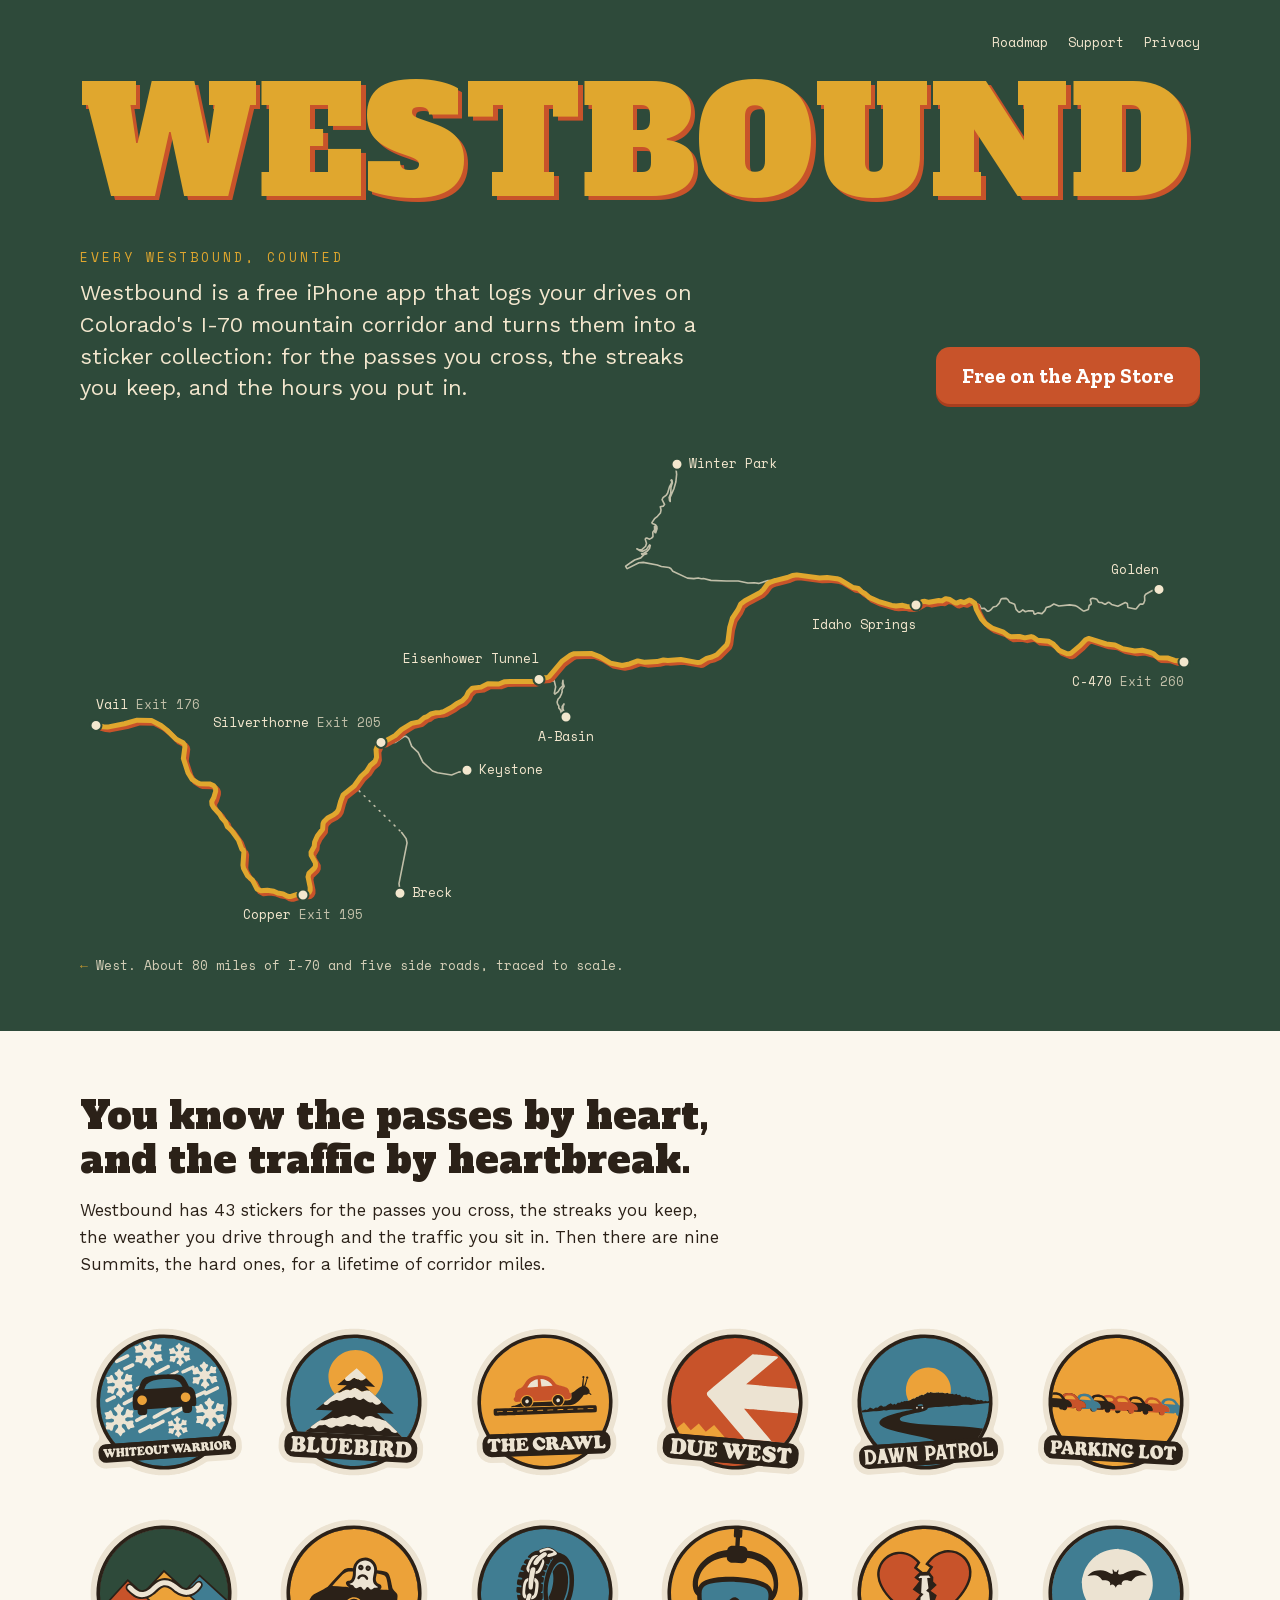
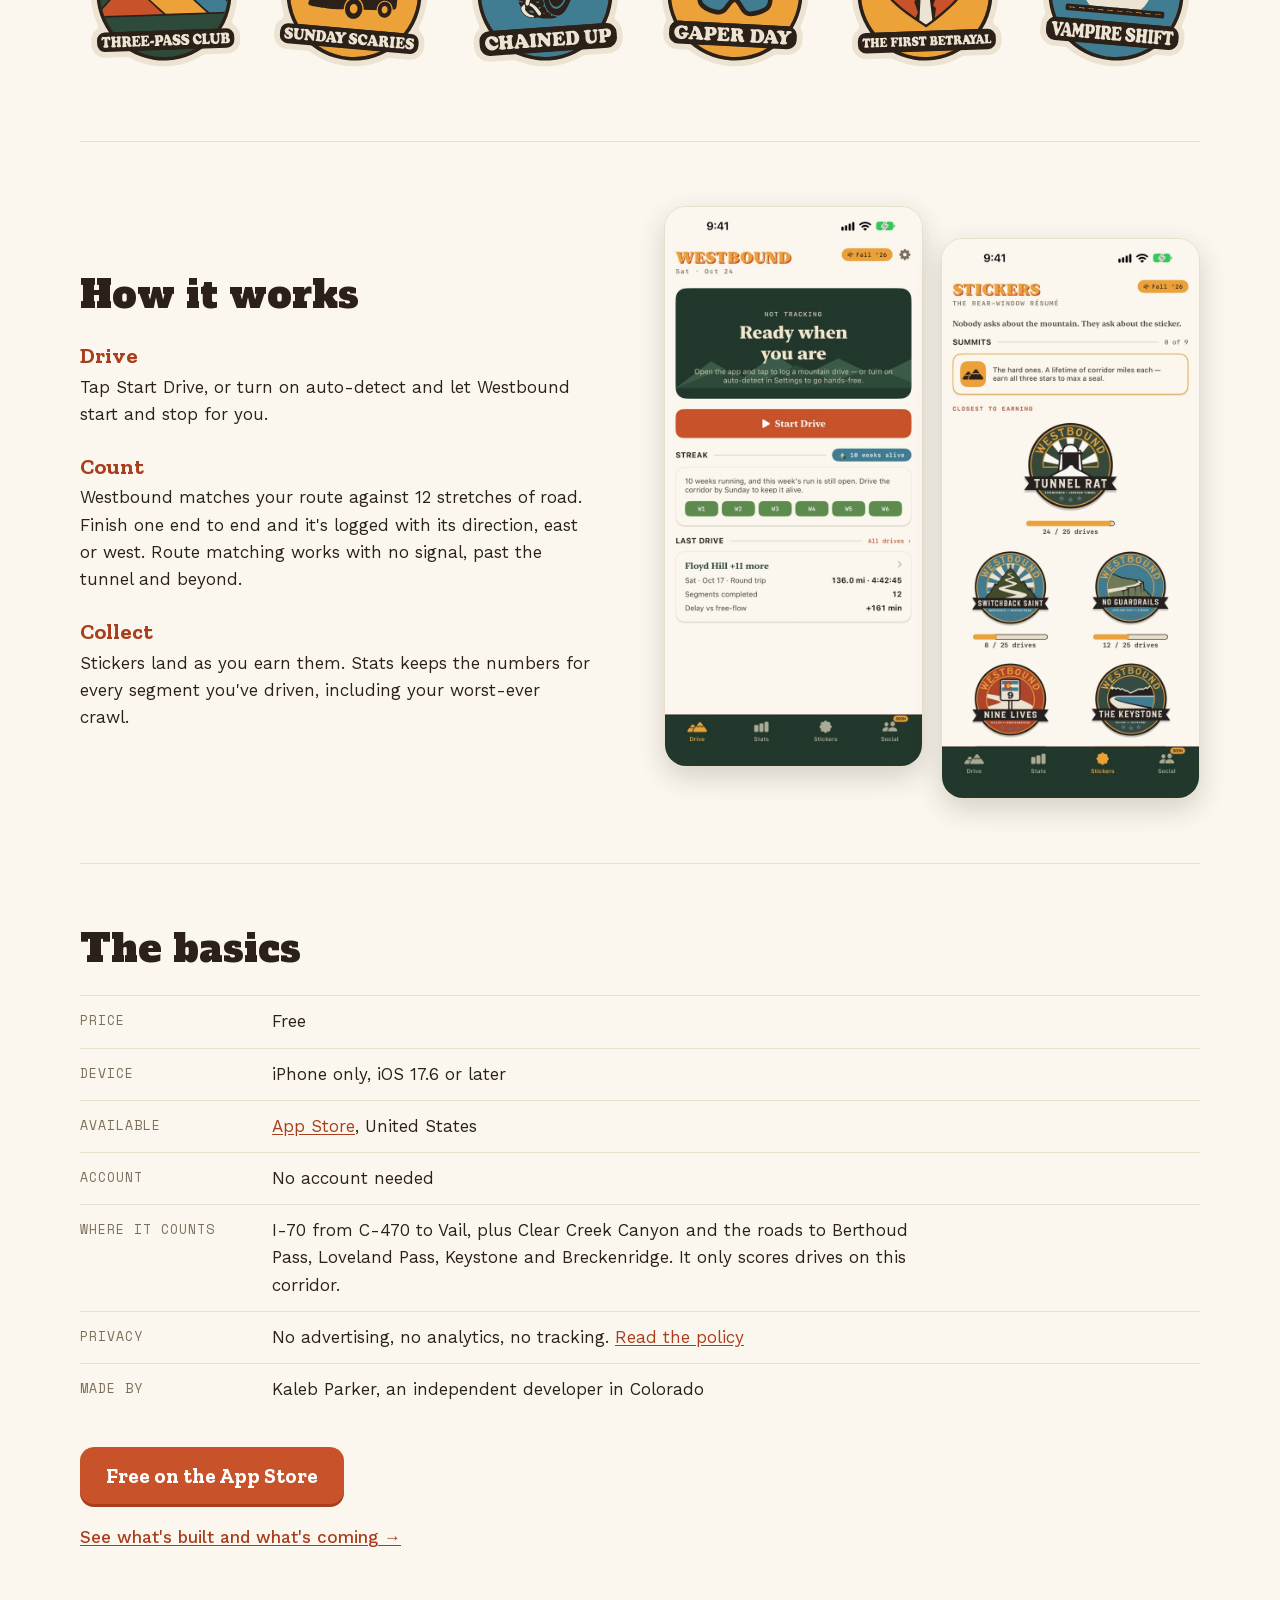
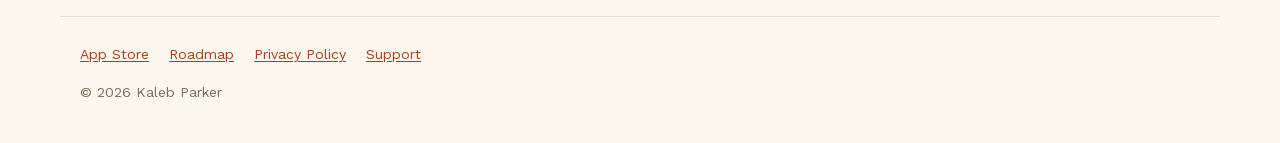
==== commit 20bf0fa3: "Mobile pass: bigger button and map, swipeable screenshots, easier tapping Phones are the main way th" ====
--- a/index.html
+++ b/index.html
@@ -3,6 +3,8 @@
 <head>
   <meta charset="utf-8">
   <meta name="viewport" content="width=device-width, initial-scale=1">
+  <meta name="theme-color" content="#2E4A3A">
+  <meta name="apple-itunes-app" content="app-id=6802436294">
   <title>Westbound: I-70 drive log and stickers for iPhone</title>
   <meta name="description" content="Westbound is a free iPhone app that logs your drives on Colorado's I-70 mountain corridor and turns them into a sticker collection.">
   <link rel="canonical" href="https://westbound.app/">
@@ -16,6 +18,7 @@
   <meta name="twitter:card" content="summary_large_image">
   <link rel="icon" href="/assets/icon.svg" type="image/svg+xml">
   <link rel="apple-touch-icon" href="/assets/apple-touch-icon.png">
+  <link rel="preload" href="/assets/alfa-slab-one-latin.woff2" as="font" type="font/woff2" crossorigin>
   <link rel="stylesheet" href="/assets/style.css">
   <script type="application/ld+json">
 {
@@ -94,19 +97,19 @@
           </svg>
           <ul class="places" aria-hidden="true">
         <li class="above start major" style="left:1.4%;top:59.69%">Vail <span>Exit 176</span></li>
-        <li class="below" style="left:19.89%;top:96.26%">Copper <span>Exit 195</span></li>
+        <li class="below major" style="left:19.89%;top:96.26%">Copper <span>Exit 195</span></li>
         <li class="above end" style="left:26.89%;top:63.53%">Silverthorne <span>Exit 205</span></li>
         <li class="beside" style="left:28.6%;top:95.94%">Breck</li>
         <li class="beside" style="left:34.58%;top:69.45%">Keystone</li>
         <li class="below" style="left:43.38%;top:58.02%">A-Basin</li>
-        <li class="above end major" style="left:40.95%;top:49.84%">Eisenhower Tunnel</li>
+        <li class="above end major" style="left:40.95%;top:49.84%"><i>Eisenhower </i>Tunnel</li>
         <li class="beside major" style="left:53.27%;top:3.38%">Winter Park</li>
         <li class="below end" style="left:74.62%;top:33.81%">Idaho Springs</li>
         <li class="above end" style="left:96.31%;top:30.47%">Golden</li>
         <li class="below end major" style="left:98.6%;top:45.99%">C-470 <span>Exit 260</span></li>
           </ul>
         </div>
-        <figcaption><span class="west" aria-hidden="true">&larr;</span> West. About 80 miles of I-70 and five side roads, traced to scale from the road data Westbound uses.</figcaption>
+        <figcaption><span class="west" aria-hidden="true">&larr;</span> West. About 80 miles of I-70 and five side roads, traced to scale.</figcaption>
       </figure>
     </div>
   </header>
@@ -141,7 +144,7 @@
         <h3>Collect</h3>
         <p>Stickers land as you earn them. Stats keeps the numbers for every segment you've driven, including your worst-ever crawl.</p>
       </div>
-      <div class="phones">
+      <div class="phones" role="group" aria-label="App screenshots" tabindex="0">
         <img src="/assets/app-drive.jpg" alt="The Westbound Drive tab, with a Start Drive button, a 10-week streak and the last drive's distance and delay." width="598" height="1300" loading="lazy" decoding="async">
         <img src="/assets/app-stickers.jpg" alt="The Westbound Stickers tab, showing Summit seals with progress toward each one." width="598" height="1300" loading="lazy" decoding="async">
       </div>
@@ -158,6 +161,7 @@
         <div><dt>Privacy</dt><dd>No advertising, no analytics, no tracking. <a href="/privacy/">Read the policy</a></dd></div>
         <div><dt>Made by</dt><dd>Kaleb Parker, an independent developer in Colorado</dd></div>
       </dl>
+      <p class="again"><a class="getit" href="https://apps.apple.com/us/app/westbound/id6802436294">Free on the App Store</a></p>
       <p class="next"><a href="/roadmap/">See what's built and what's coming &rarr;</a></p>
     </section>
   </main>
--- a/assets/style.css
+++ b/assets/style.css
@@ -58,7 +58,7 @@
 
 * { box-sizing: border-box; }
 
-html { -webkit-text-size-adjust: 100%; }
+html { -webkit-text-size-adjust: 100%; -webkit-tap-highlight-color: transparent; }
 
 body {
   margin: 0;
@@ -81,7 +81,7 @@
   align-items: center;
   gap: 12px;
 }
-.masthead a { color: inherit; text-decoration: none; display: flex; align-items: center; gap: 12px; }
+.masthead a { color: inherit; text-decoration: none; display: flex; align-items: center; gap: 12px; min-height: 44px; }
 .masthead img { width: 40px; height: 40px; border-radius: 9px; }
 .wordmark {
   font-family: "Alfa Slab One", Georgia, serif;
@@ -119,7 +119,8 @@
   color: var(--muted);
   font-size: 14px;
 }
-footer nav { display: flex; flex-wrap: wrap; gap: 16px; margin-bottom: 8px; }
+footer nav { display: flex; flex-wrap: wrap; gap: 0 20px; margin-bottom: 4px; }
+footer nav a { display: inline-flex; align-items: center; min-height: 44px; }
 
 a:focus-visible { outline: 3px solid var(--gold); outline-offset: 3px; border-radius: 4px; }
 
@@ -135,8 +136,7 @@
 .road-inner { max-width: 1120px; margin-inline: auto; container-type: inline-size; }
 
 .topnav { display: flex; justify-content: flex-end; gap: 20px; font: 13px "Space Mono", ui-monospace, Menlo, monospace; }
-.topnav a { color: var(--cream); text-decoration: none; padding-block: 6px; }
-.topnav a:hover { color: var(--gold); }
+.topnav a { color: var(--cream); text-decoration: none; display: inline-flex; align-items: center; min-height: 44px; }
 
 .bigmark {
   /* The nine letters measure 7.6em wide, so this fills the column at every width. */
@@ -147,7 +147,7 @@
   text-transform: uppercase;
   color: var(--gold);
   text-shadow: .03em .03em 0 var(--rust);
-  margin: 20px 0 28px;
+  margin: 8px 0 28px;
   white-space: nowrap;
 }
 
@@ -173,7 +173,7 @@
   box-shadow: 0 3px 0 var(--rust-deep);
   transition: transform .12s ease, box-shadow .12s ease;
 }
-.getit:hover { transform: translateY(1px); box-shadow: 0 2px 0 var(--rust-deep); }
+.getit:active { transform: translateY(2px); box-shadow: 0 1px 0 var(--rust-deep); }
 
 .corridor { margin: 44px 0 0; }
 .trace { position: relative; max-width: 100%; }
@@ -187,6 +187,7 @@
 .places { position: absolute; inset: 0; list-style: none; margin: 0; padding: 0; font: 13px/1.2 "Space Mono", ui-monospace, Menlo, monospace; pointer-events: none; }
 .places li { position: absolute; white-space: nowrap; transform: translate(-50%, 0); }
 .places li span { opacity: .75; }
+.places i { font-style: normal; white-space: pre; }
 .places li::before { content: ""; position: absolute; width: 9px; height: 9px; border-radius: 50%; background: var(--cream); border: 2px solid var(--pine); }
 .places .below { margin-top: 12px; }
 .places .above { transform: translate(-50%, -100%); margin-top: -12px; }
@@ -231,7 +232,11 @@
 .wall li:nth-child(4n+2) img { transform: rotate(3deg); }
 .wall li:nth-child(4n+3) img { transform: rotate(-2deg); }
 .wall li:nth-child(4n) img { transform: rotate(5deg); }
-.wall li img:hover { transform: rotate(0) scale(1.08); }
+@media (hover: hover) {
+  .topnav a:hover { color: var(--gold); }
+  .getit:hover { transform: translateY(1px); box-shadow: 0 2px 0 var(--rust-deep); }
+  .wall li img:hover { transform: rotate(0) scale(1.08); }
+}
 
 .how { display: grid; grid-template-columns: minmax(0, 1fr) minmax(0, 1fr); gap: 48px; align-items: center; }
 .how-copy h3 { font: 700 22px/1.2 "Zilla Slab", Georgia, serif; color: var(--link); margin: 26px 0 4px; }
@@ -244,7 +249,8 @@
 .basics dl > div { display: grid; grid-template-columns: 11rem minmax(0, 1fr); gap: 16px; padding-block: 12px; border-top: 1px solid var(--rule); }
 .basics dt { font: 13px/1.9 "Space Mono", ui-monospace, Menlo, monospace; letter-spacing: 1px; text-transform: uppercase; color: var(--muted); margin: 0; }
 .basics dd { margin: 0; max-width: 40rem; }
-.basics .next { margin-top: 28px; font-weight: 500; }
+.basics .again { margin: 32px 0 0; }
+.basics .next { margin-top: 20px; font-weight: 500; }
 
 .wide-footer { border-top: 1px solid var(--rule); padding-block: 16px 40px; }
 
@@ -252,17 +258,40 @@
   .places li span { display: none; }
 }
 
+/* Phones are the main way this site gets seen. */
 @media (max-width: 760px) {
+  .road { padding-block: 8px 36px; }
+  .bigmark { margin-bottom: 22px; }
+  .intro { gap: 20px; }
+  .getit { display: block; width: 100%; text-align: center; padding-block: 18px; }
+
+  /* The map runs nearly edge to edge. */
+  .corridor { margin: 36px -8px 0; }
+  .places { font-size: 12px; }
   .places li:not(.major) { display: none; }
-  .places { font-size: 11px; }
-  /* On a phone, Vail's label moves under the road to clear the tunnel's. */
-  .places .above.start { transform: none; margin-top: 12px; }
-  .places .above.start::before { top: -12px; bottom: auto; transform: translate(-50%, -50%); }
-  .corridor figcaption { margin-top: 36px; }
-  .road { padding-bottom: 40px; }
-  .wall { grid-template-columns: repeat(3, 1fr); }
+  /* A shorter tunnel label leaves room for Vail's. */
+  .places i { display: none; }
+  .corridor figcaption { margin: 34px 8px 0; }
+
   .wide section { padding-block: 44px; }
-  .how { grid-template-columns: minmax(0, 1fr); gap: 32px; }
+  .wall { grid-template-columns: repeat(3, 1fr); gap: 6px; margin: 28px -6px 0; }
+
+  .how { grid-template-columns: minmax(0, 1fr); gap: 28px; }
+  /* Screenshots big enough to read, side by side: swipe to see the next one. */
+  .phones {
+    display: flex;
+    gap: 14px;
+    overflow-x: auto;
+    scroll-snap-type: x proximity;
+    scrollbar-width: none;
+    margin-inline: -20px;
+    padding: 4px 20px 28px;
+    scroll-padding-inline: 20px;
+  }
+  .phones::-webkit-scrollbar { display: none; }
+  .phones img { flex: 0 0 min(68vw, 300px); width: min(68vw, 300px); scroll-snap-align: start; }
+  .phones img:last-child { margin-top: 0; }
+
   .basics dl > div { grid-template-columns: minmax(0, 1fr); gap: 2px; }
 }
 
